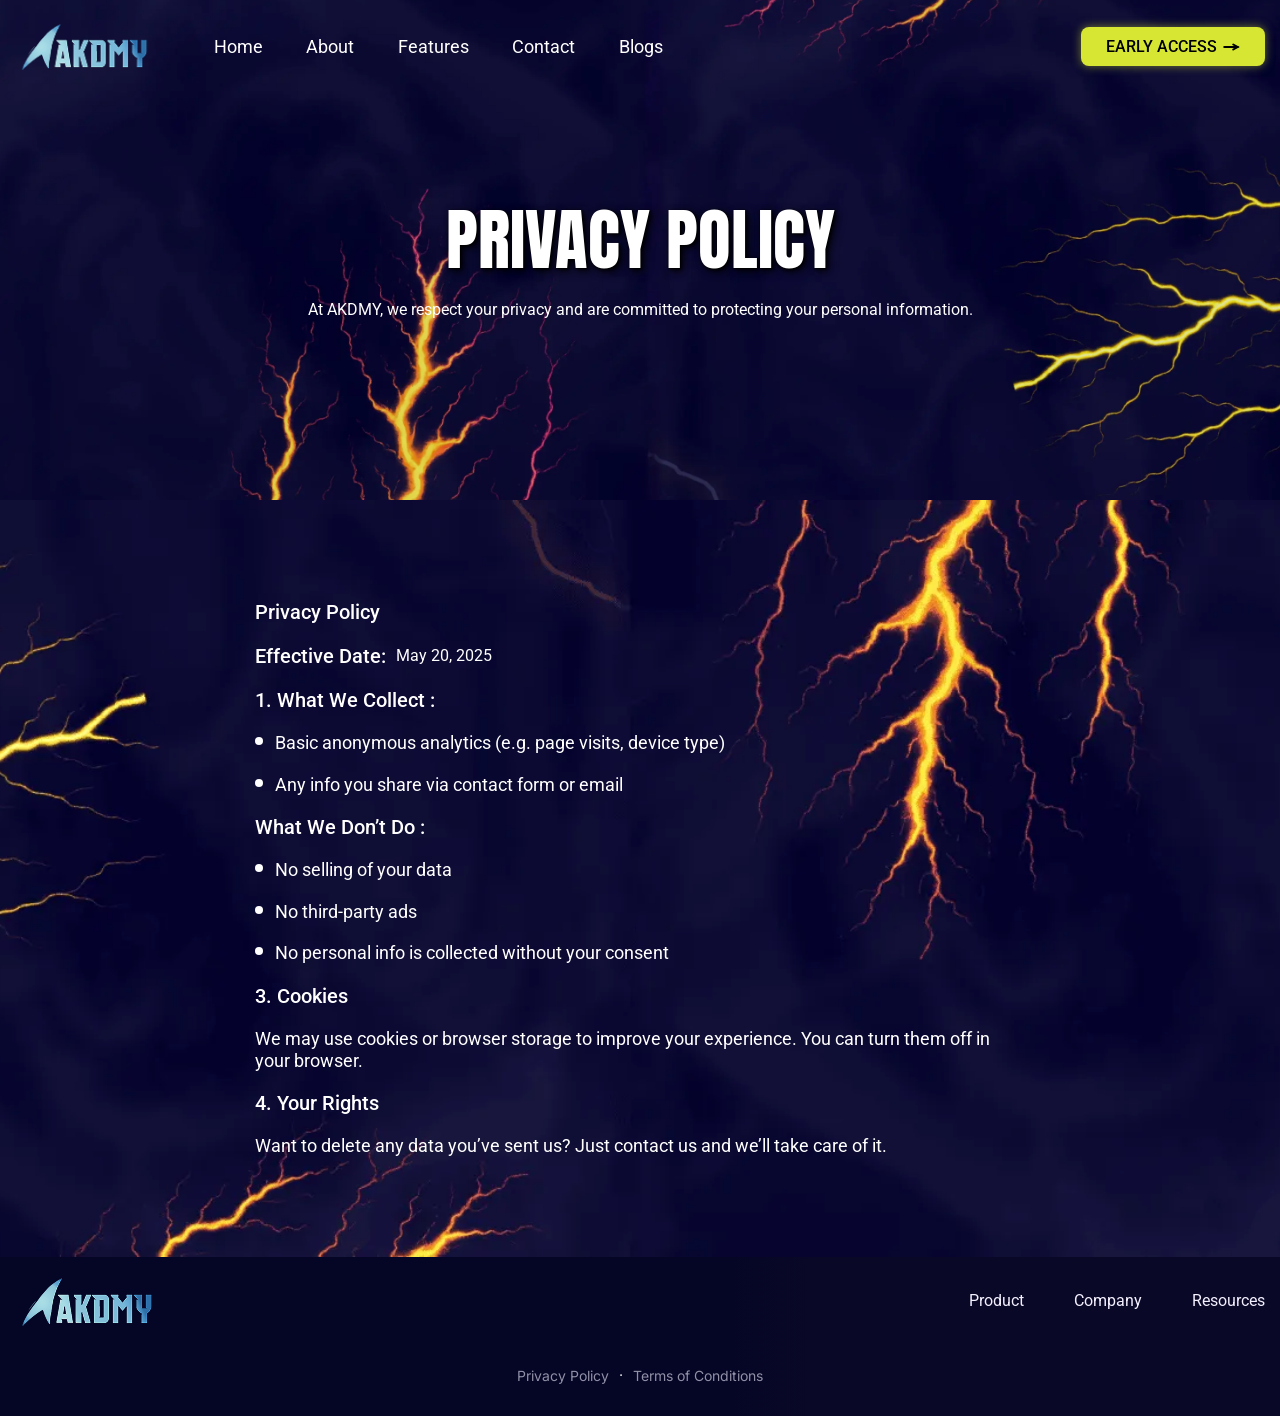
==== privacy.html @ ad900254 "some changes" ====
<!DOCTYPE html>
<html lang="en">

<head>
	<meta charset="UTF-8">
	<meta name="viewport" content="width=device-width, initial-scale=1.0">
	<meta name="description" content="Project">
	<link rel="stylesheet" href="css/style.css">
	<link rel="shortcut icon" href="img/favicon.ico" type="image/x-icon">
	<title>AKDMY</title>
</head>

<body>
	<div class="wrapper">
		<header class="header">
			<div class="header__container">
				<a href="home.html">
					<img class="header__logo" src="img/logo.png" alt="logo">

				</a>
				<div class="header__menu menu">
					<nav class="menu__body">
						<ul class="menu__list">
							<li class="menu__item"><a class="menu__link" href="home.html">Home</a>
							</li>
							<li class="menu__item"><a class="menu__link" href="home.html#about">About</a>
							</li>
							<li class="menu__item"><a class="menu__link" href="home.html#features">Features</a>
							</li>
							<li class="menu__item"><a class="menu__link" href="#">Contact</a>
							</li>
							<li class="menu__item"><a class="menu__link" href="#">Blogs</a>
							</li>
						</ul>
					</nav>
				</div>

				<a href="#" class="header__button button" data-da=".menu__body,2,480">EARLY ACCESS <img src="img/arrow.svg"
						alt="arrow">
				</a>

				<button aria-label="Open/close menu button" class="icon-menu" id="menu02">
					<span></span>
					<span></span>
					<span></span>
				</button>
			</div>
		</header>
		<main class="page">
			<section class="privacy-info">
				<div class="privacy-info__container">
					<img class="privacy-info__background" src="img/features-bg.webp" alt="background">
					<div class="privacy-info__content">
						<h2 class="privacy-info__title">Privacy Policy</h2>
						<div class="privacy-info__text">At AKDMY, we respect your privacy and are committed to protecting your
							personal information.
						</div>
					</div>
				</div>
			</section>
			<div class="privacy-data">
				<div class="privacy-data__container">
					<img class="privacy-data__background" src="img/about-bg.webp" alt="background">

					<div class="privacy-data__content">
						<h3 class="privacy-data__subtitle subtitle">Privacy Policy</h3>
						<div class="privacy-data__date item-date">
							<h3 class="item-date__title subtitle">Effective Date:</h3>
							<span id="effectiveDate">May 20, 2025</span>
						</div>

						<div class="privacy-data__wrapper">
							<div class="privacy-data__item item-privacy">
								<h3 class="item-privacy__title subtitle">1. What We Collect :

								</h3>

								<ul class="item-privacy__list">
									<li>Basic anonymous analytics (e.g. page visits, device type)
									</li>
									<li>Any info you share via contact form or email
									</li>

								</ul>
							</div>
							<div class="privacy-data__item item-privacy">
								<h3 class="item-privacy__title subtitle">What We Don’t Do :
								</h3>

								<ul class="item-privacy__list">
									<li>No selling of your data

									</li>
									<li>No third-party ads

									</li>
									<li>No personal info is collected without your consent
									</li>
								</ul>
							</div>
							<div class="privacy-data__item item-privacy">
								<h3 class="item-privacy__title subtitle">3. Cookies
								</h3>
								<div class="item-privacy__text">
									<p>We may use cookies or browser storage to improve your experience. You can turn them off
										in your browser.
									</p>
								</div>
							</div>
							<div class="privacy-data__item item-privacy">
								<h3 class="item-privacy__title subtitle">4. Your Rights</h3>
								<div class="item-privacy__text">
									<p>Want to delete any data you’ve sent us? Just contact us and we’ll take care of it.
									</p>
								</div>
							</div>
						</div>
					</div>
				</div>
			</div>

		</main>
		<footer class="footer">
			<div class="footer__container">
				<div class="footer__top">
					<a href="#" class="footer__logo"><img src="img/logo.png" alt="logo"></a>

					<nav class="footer__nav">
						<ul class="footer__list">
							<li class="footer__item"><a href="#" class="footer__link">Product</a></li>
							<li class="footer__item"><a href="#" class="footer__link">Company</a></li>
							<li class="footer__item"><a href="#" class="footer__link">Resources</a></li>

						</ul>
					</nav>
				</div>
				<div class="footer__bottom">
					<div class="footer__privacy privacy">
						<a href="privacy.html" class="privacy__link">Privacy Policy</a>·
						<a href="terms-of-conditions.html" class="privacy__link">Terms of Conditions</a>

					</div>
				</div>
			</div>
		</footer>
		<script src="js/script.js"></script>
	</div>
</body>

</html>
---- css/style.css ----
@import url("https://fonts.googleapis.com/css?family=Roboto:regular,500,600,700&display=swap");
@import url("https://fonts.googleapis.com/css?family=Inter:regular,700&display=swap");
@import url("https://fonts.googleapis.com/css?family=Anton:regular&display=swap");
@font-face {
  font-family: "icons";
  src: url("../fonts/icons.woff2") format("woff2"), url("../fonts/icons.woff") format("woff");
  font-weight: normal;
  font-style: normal;
  font-display: swap;
}
[class*=_icon-]::before {
  display: inline-block;
  font-family: "icons";
  font-style: normal;
  font-weight: normal;
  font-variant: normal;
  line-height: 1;
  /* Better Font Rendering =========== */
  -webkit-font-smoothing: antialiased;
  -moz-osx-font-smoothing: grayscale;
}

._icon-facebook:before {
  content: "\ea90";
}

._icon-instagram:before {
  content: "\ea92";
}

._icon-twitter:before {
  content: "\ea96";
}

._icon-linkedin:before {
  content: "\eaca";
}

*,
*::before,
*::after {
  padding: 0;
  margin: 0;
  border: 0;
  -webkit-box-sizing: border-box;
          box-sizing: border-box;
}

*::before,
*::after {
  display: inline-block;
}

a {
  text-decoration: none;
  color: inherit;
  display: inline-block;
}

li {
  list-style: none;
}

img {
  vertical-align: top;
}

h1,
h2,
h3,
h4,
h5,
h6 {
  font-weight: inherit;
  font-size: inherit;
}

html,
body {
  line-height: 1;
  height: 100%;
}

/* FORM */
input,
button,
textarea {
  font-family: inherit;
  font-size: inherit;
  line-height: inherit;
  color: inherit;
  background-color: transparent;
}

input,
textarea {
  width: 100%;
}

button,
select,
option {
  cursor: pointer;
}

input[type=text],
input[type=email],
input[type=tel],
textarea {
  -webkit-appearance: none;
     -moz-appearance: none;
          appearance: none;
}

html {
  scroll-behavior: smooth;
}

body {
  color: #fff;
  background: -webkit-gradient(linear, left top, right top, color-stop(56.95%, #050525), color-stop(63.23%, #090827));
  background: linear-gradient(90deg, #050525 56.95%, #090827 63.23%);
  font-family: "Roboto";
  line-height: 1.2;
}
body.menu-open {
  overflow: hidden;
  -ms-touch-action: none;
      touch-action: none;
  -ms-scroll-chaining: none;
      overscroll-behavior: none;
}

.wrapper {
  overflow: clip;
  display: -webkit-box;
  display: -ms-flexbox;
  display: flex;
  -webkit-box-orient: vertical;
  -webkit-box-direction: normal;
      -ms-flex-direction: column;
          flex-direction: column;
  min-height: 100%;
  margin: 0;
}
.wrapper main {
  -webkit-box-flex: 1;
      -ms-flex-positive: 1;
          flex-grow: 1;
}

[class*=__container] {
  margin: 0 auto;
  padding: 0 0.9375rem;
  max-width: 89.375rem;
}

.header {
  position: fixed;
  top: 0;
  left: 0;
  width: 100%;
  z-index: 55;
  -webkit-transition: all 0.3s ease;
  transition: all 0.3s ease;
}
@media (min-width: 89.375em) {
  .header {
    padding-top: 1.5625rem;
  }
}
@media (min-width: 20em) and (max-width: 89.375em) {
  @supports (padding-top: clamp( 0.625rem , 0.3547297297rem  +  1.3513513514vw , 1.5625rem )) {
    .header {
      padding-top: clamp( 0.625rem , 0.3547297297rem  +  1.3513513514vw , 1.5625rem );
    }
  }
  @supports not (padding-top: clamp( 0.625rem , 0.3547297297rem  +  1.3513513514vw , 1.5625rem )) {
    .header {
      padding-top: calc(0.625rem + 0.9375 * (100vw - 20rem) / 69.375);
    }
  }
}
@media (max-width: 20em) {
  .header {
    padding-top: 0.625rem;
  }
}
@media (min-width: 89.375em) {
  .header {
    padding-bottom: 1.5625rem;
  }
}
@media (min-width: 20em) and (max-width: 89.375em) {
  @supports (padding-bottom: clamp( 0.625rem , 0.3547297297rem  +  1.3513513514vw , 1.5625rem )) {
    .header {
      padding-bottom: clamp( 0.625rem , 0.3547297297rem  +  1.3513513514vw , 1.5625rem );
    }
  }
  @supports not (padding-bottom: clamp( 0.625rem , 0.3547297297rem  +  1.3513513514vw , 1.5625rem )) {
    .header {
      padding-bottom: calc(0.625rem + 0.9375 * (100vw - 20rem) / 69.375);
    }
  }
}
@media (max-width: 20em) {
  .header {
    padding-bottom: 0.625rem;
  }
}
.header.scrolled {
  background-color: rgba(31, 34, 52, 0.703);
  padding-top: 0.625rem;
  padding-bottom: 0.625rem;
}
.header__container {
  display: -webkit-box;
  display: -ms-flexbox;
  display: flex;
  -webkit-box-align: center;
      -ms-flex-align: center;
          align-items: center;
  -webkit-box-pack: justify;
      -ms-flex-pack: justify;
          justify-content: space-between;
}
@media (min-width: 89.375em) {
  .header__container {
    gap: 4.375rem;
  }
}
@media (min-width: 20em) and (max-width: 89.375em) {
  @supports (gap: clamp( 0.9375rem , -0.053490991rem  +  4.954954955vw , 4.375rem )) {
    .header__container {
      gap: clamp( 0.9375rem , -0.053490991rem  +  4.954954955vw , 4.375rem );
    }
  }
  @supports not (gap: clamp( 0.9375rem , -0.053490991rem  +  4.954954955vw , 4.375rem )) {
    .header__container {
      gap: calc(0.9375rem + 3.4375 * (100vw - 20rem) / 69.375);
    }
  }
}
@media (max-width: 20em) {
  .header__container {
    gap: 0.9375rem;
  }
}
.header__logo {
  z-index: 20;
}
@media (min-width: 89.375em) {
  .header__logo {
    width: 8.875rem;
  }
}
@media (min-width: 20em) and (max-width: 89.375em) {
  @supports (width: clamp( 6.25rem , 5.4932432432rem  +  3.7837837838vw , 8.875rem )) {
    .header__logo {
      width: clamp( 6.25rem , 5.4932432432rem  +  3.7837837838vw , 8.875rem );
    }
  }
  @supports not (width: clamp( 6.25rem , 5.4932432432rem  +  3.7837837838vw , 8.875rem )) {
    .header__logo {
      width: calc(6.25rem + 2.625 * (100vw - 20rem) / 69.375);
    }
  }
}
@media (max-width: 20em) {
  .header__logo {
    width: 6.25rem;
  }
}
.header__button {
  text-align: center;
  display: -webkit-box;
  display: -ms-flexbox;
  display: flex;
  -webkit-box-align: center;
      -ms-flex-align: center;
          align-items: center;
  -webkit-box-pack: center;
      -ms-flex-pack: center;
          justify-content: center;
  gap: 0.3125rem;
  padding: 0.625rem 1.5625rem;
}
@media (max-width: 43.75em) {
  .header__button {
    padding: 0.3125rem 0.5rem;
    font-size: 0.875rem;
  }
}
.header__menu {
  -webkit-box-flex: 1;
      -ms-flex: 1;
          flex: 1;
}

@media (max-width: 50em) {
  .menu__body {
    position: fixed;
    width: 100%;
    height: 100%;
    left: -100%;
    top: 0;
    overflow-y: auto;
    padding: 7.5rem 0.9375rem 0.9375rem 0.9375rem;
    background: -webkit-gradient(linear, left top, right top, color-stop(56.95%, #050525), color-stop(63.23%, #090827));
    background: linear-gradient(90deg, #050525 56.95%, #090827 63.23%);
    -webkit-transition: left 0.3s;
    transition: left 0.3s;
    z-index: 5;
  }
  .menu__body::before {
    content: "";
    position: fixed;
    width: 100%;
    top: 0;
    left: -100%;
    z-index: 6;
    -webkit-transition: left 0.3s;
    transition: left 0.3s;
    background: #20203a;
  }
}
@media (max-width: 50em) and (min-width: 47.99875em) {
  .menu__body::before {
    height: 4.75rem;
  }
}
@media (max-width: 50em) and (min-width: 20em) and (max-width: 47.99875em) {
  @supports (height: clamp( 3.4375rem , 2.4999581455rem  +  4.6877092727vw , 4.75rem )) {
    .menu__body::before {
      height: clamp( 3.4375rem , 2.4999581455rem  +  4.6877092727vw , 4.75rem );
    }
  }
  @supports not (height: clamp( 3.4375rem , 2.4999581455rem  +  4.6877092727vw , 4.75rem )) {
    .menu__body::before {
      height: calc(3.4375rem + 1.3125 * (100vw - 20rem) / 27.99875);
    }
  }
}
@media (max-width: 50em) and (max-width: 20em) {
  .menu__body::before {
    height: 3.4375rem;
  }
}
@media (max-width: 50em) {
  .menu-open .menu__body {
    left: 0;
  }
  .menu-open .menu__body::before {
    left: 0;
  }
}
.menu__list {
  display: -webkit-box;
  display: -ms-flexbox;
  display: flex;
  -ms-flex-wrap: wrap;
      flex-wrap: wrap;
  row-gap: 0.3125rem;
}
@media (min-width: 89.375em) {
  .menu__list {
    -webkit-column-gap: 3rem;
       -moz-column-gap: 3rem;
            column-gap: 3rem;
  }
}
@media (min-width: 20em) and (max-width: 89.375em) {
  @supports ((-moz-column-gap: clamp( 0.9375rem , 0.3429054054rem  +  2.972972973vw , 3rem )) or (column-gap: clamp( 0.9375rem , 0.3429054054rem  +  2.972972973vw , 3rem ))) {
    .menu__list {
      -webkit-column-gap: clamp( 0.9375rem , 0.3429054054rem  +  2.972972973vw , 3rem );
         -moz-column-gap: clamp( 0.9375rem , 0.3429054054rem  +  2.972972973vw , 3rem );
              column-gap: clamp( 0.9375rem , 0.3429054054rem  +  2.972972973vw , 3rem );
    }
  }
  @supports not ((-moz-column-gap: clamp( 0.9375rem , 0.3429054054rem  +  2.972972973vw , 3rem )) or (column-gap: clamp( 0.9375rem , 0.3429054054rem  +  2.972972973vw , 3rem ))) {
    .menu__list {
      -webkit-column-gap: calc(0.9375rem + 2.0625 * (100vw - 20rem) / 69.375);
         -moz-column-gap: calc(0.9375rem + 2.0625 * (100vw - 20rem) / 69.375);
              column-gap: calc(0.9375rem + 2.0625 * (100vw - 20rem) / 69.375);
    }
  }
}
@media (max-width: 20em) {
  .menu__list {
    -webkit-column-gap: 0.9375rem;
       -moz-column-gap: 0.9375rem;
            column-gap: 0.9375rem;
  }
}
.menu__list:not(:last-child) {
  margin-bottom: 1.875rem;
}
@media (max-width: 50em) {
  .menu__list {
    -webkit-box-orient: vertical;
    -webkit-box-direction: normal;
        -ms-flex-direction: column;
            flex-direction: column;
    -webkit-box-align: center;
        -ms-flex-align: center;
            align-items: center;
    -webkit-box-pack: center;
        -ms-flex-pack: center;
            justify-content: center;
    text-align: right;
    row-gap: 1.75rem;
  }
}
@media (any-hover: hover) {
  .menu__item:hover .menu__link {
    color: #0bafc8;
  }
  .menu__item:hover .menu__link::before {
    -webkit-transform: scaleX(1);
        -ms-transform: scaleX(1);
            transform: scaleX(1);
    -webkit-transform-origin: bottom left;
        -ms-transform-origin: bottom left;
            transform-origin: bottom left;
  }
}
.menu__link {
  position: relative;
  font-size: 1.125rem;
  line-height: 1.5rem;
  color: #fff;
  -webkit-transition: color 0.3s;
  transition: color 0.3s;
}
.menu__link::before {
  content: "";
  position: absolute;
  left: 0;
  bottom: -0.3125rem;
  width: 100%;
  height: 0.1875rem;
  background: -webkit-gradient(linear, left top, right top, from(transparent), color-stop(#0bafc8), to(transparent));
  background: linear-gradient(90deg, transparent, #0bafc8, transparent);
  -webkit-transform: scaleX(0);
      -ms-transform: scaleX(0);
          transform: scaleX(0);
  -webkit-transform-origin: bottom right;
      -ms-transform-origin: bottom right;
          transform-origin: bottom right;
  -webkit-transition: -webkit-transform 0.3s ease-out;
  transition: -webkit-transform 0.3s ease-out;
  transition: transform 0.3s ease-out;
  transition: transform 0.3s ease-out, -webkit-transform 0.3s ease-out;
}
@media (max-width: 50em) {
  .menu__link {
    font-size: 1.75rem;
  }
}

.icon-menu {
  -ms-flex-negative: 0;
      flex-shrink: 0;
  z-index: 20;
  display: none;
}
@media (max-width: 50em) {
  .icon-menu {
    position: relative;
    width: 1.875rem;
    height: 1.5rem;
    background: none;
    border: none;
    -webkit-appearance: none;
       -moz-appearance: none;
            appearance: none;
    display: inline-block;
    -webkit-transition: all 0.4s;
    transition: all 0.4s;
    -webkit-box-sizing: border-box;
            box-sizing: border-box;
  }
  .icon-menu span {
    position: absolute;
    left: 0;
    width: 100%;
    height: 0.25rem;
    background-color: #0bafc8;
    border-radius: 4px;
    display: inline-block;
    -webkit-transition: all 0.4s;
    transition: all 0.4s;
  }
}

.icon-menu span:nth-of-type(1) {
  top: 0;
}

.icon-menu span:nth-of-type(2) {
  top: 10px;
}

.icon-menu span:nth-of-type(3) {
  bottom: 0;
}

@media (max-width: 50em) {
  #menu02.active span:nth-of-type(1) {
    -webkit-transform: translateY(10px) rotate(-315deg);
        -ms-transform: translateY(10px) rotate(-315deg);
            transform: translateY(10px) rotate(-315deg);
  }
  #menu02.active span:nth-of-type(2) {
    opacity: 0;
  }
  #menu02.active span:nth-of-type(3) {
    -webkit-transform: translateY(-10px) rotate(315deg);
        -ms-transform: translateY(-10px) rotate(315deg);
            transform: translateY(-10px) rotate(315deg);
  }
}
.button {
  background-color: #d7e633;
  border-radius: 0.5rem;
  color: #000;
  font-weight: 500;
  padding: 0.625rem 1.5625rem;
  -ms-flex-negative: 0;
      flex-shrink: 0;
  -webkit-box-shadow: 0 0 10px rgba(215, 230, 51, 0.5);
          box-shadow: 0 0 10px rgba(215, 230, 51, 0.5);
  -webkit-transition: -webkit-box-shadow 0.3s;
  transition: -webkit-box-shadow 0.3s;
  transition: box-shadow 0.3s;
  transition: box-shadow 0.3s, -webkit-box-shadow 0.3s;
}
@media (any-hover: hover) {
  .button:hover {
    -webkit-box-shadow: 0 0 10px rgba(215, 230, 51, 0.8), 0 0 30px rgba(215, 230, 51, 0.6), 0 0 50px rgba(215, 230, 51, 0.4);
            box-shadow: 0 0 10px rgba(215, 230, 51, 0.8), 0 0 30px rgba(215, 230, 51, 0.6), 0 0 50px rgba(215, 230, 51, 0.4);
  }
}

.hero__title,
.hero__text {
  opacity: 0;
  -webkit-transform: translateY(-20px);
      -ms-transform: translateY(-20px);
          transform: translateY(-20px);
  -webkit-transition: opacity 1s ease, -webkit-transform 1s ease;
  transition: opacity 1s ease, -webkit-transform 1s ease;
  transition: opacity 1s ease, transform 1s ease;
  transition: opacity 1s ease, transform 1s ease, -webkit-transform 1s ease;
  will-change: opacity, transform;
}
.hero__title.visible,
.hero__text.visible {
  opacity: 1;
  -webkit-transform: translateY(0);
      -ms-transform: translateY(0);
          transform: translateY(0);
}

.hero__title {
  -webkit-transition-delay: 0s;
          transition-delay: 0s;
}

.hero__text {
  -webkit-transition-delay: 0.4s;
          transition-delay: 0.4s;
}

.hero {
  position: relative;
  height: 90svh;
  min-height: 600px;
  width: 100%;
  overflow: hidden;
}
@media (max-width: 47.99875em) {
  .hero {
    display: -webkit-box;
    display: -ms-flexbox;
    display: flex;
    -webkit-box-orient: vertical;
    -webkit-box-direction: normal;
        -ms-flex-direction: column;
            flex-direction: column;
    -webkit-box-pack: end;
        -ms-flex-pack: end;
            justify-content: flex-end;
  }
}
.hero__background {
  position: absolute;
  top: 0;
  left: 0;
  width: 100%;
  height: 100%;
  -o-object-fit: cover;
     object-fit: cover;
  -o-object-position: 100% 10%;
     object-position: 100% 10%;
  z-index: -1;
}
@media (max-width: 69.6875em) {
  .hero__background {
    -o-object-position: 50% 0;
       object-position: 50% 0;
  }
}
@media (max-width: 56.25em) {
  .hero__background {
    -o-object-position: 60% 0;
       object-position: 60% 0;
  }
}
@media (max-width: 47.99875em) {
  .hero__background {
    -o-object-position: 88% 0;
       object-position: 88% 0;
  }
}
@media (max-width: 39.375em) {
  .hero__background {
    -o-object-position: 83% 0;
       object-position: 83% 0;
  }
}
@media (max-width: 33.125em) {
  .hero__background {
    -o-object-position: 80% 0;
       object-position: 80% 0;
  }
}
@media (max-width: 22.5em) {
  .hero__background {
    -o-object-position: 79% 0;
       object-position: 79% 0;
  }
}
.hero__content {
  padding-top: 15.625rem;
  padding-bottom: 2.5rem;
  z-index: 5;
  max-width: 34.375rem;
}
@media (min-width: 89.375em) {
  .hero__content {
    padding-left: 3.5rem;
  }
}
@media (min-width: 20em) and (max-width: 89.375em) {
  @supports (padding-left: clamp( 0.0000000625rem , -1.0090089285rem  +  5.045044955vw , 3.5rem )) {
    .hero__content {
      padding-left: clamp( 0.0000000625rem , -1.0090089285rem  +  5.045044955vw , 3.5rem );
    }
  }
  @supports not (padding-left: clamp( 0.0000000625rem , -1.0090089285rem  +  5.045044955vw , 3.5rem )) {
    .hero__content {
      padding-left: calc(0.0000000625rem + 3.4999999375 * (100vw - 20rem) / 69.375);
    }
  }
}
@media (max-width: 20em) {
  .hero__content {
    padding-left: 0.0000000625rem;
  }
}
@media (max-width: 47.99875em) {
  .hero__content {
    max-width: 100%;
    display: -webkit-box;
    display: -ms-flexbox;
    display: flex;
    -webkit-box-orient: vertical;
    -webkit-box-direction: normal;
        -ms-flex-direction: column;
            flex-direction: column;
    -webkit-box-align: center;
        -ms-flex-align: center;
            align-items: center;
    -webkit-box-pack: center;
        -ms-flex-pack: center;
            justify-content: center;
    text-align: center;
  }
}
.hero__title {
  line-height: 1.2;
  text-transform: uppercase;
  font-family: "Anton";
  text-shadow: 1px 1px 2px rgb(0, 0, 0), 2px 2px 6px rgba(0, 0, 0, 0.8), 3px 3px 10px rgba(0, 0, 0, 0.6);
}
@media (min-width: 89.375em) {
  .hero__title {
    font-size: 4.375rem;
  }
}
@media (min-width: 20em) and (max-width: 89.375em) {
  @supports (font-size: clamp( 3rem , 2.6036036036rem  +  1.981981982vw , 4.375rem )) {
    .hero__title {
      font-size: clamp( 3rem , 2.6036036036rem  +  1.981981982vw , 4.375rem );
    }
  }
  @supports not (font-size: clamp( 3rem , 2.6036036036rem  +  1.981981982vw , 4.375rem )) {
    .hero__title {
      font-size: calc(3rem + 1.375 * (100vw - 20rem) / 69.375);
    }
  }
}
@media (max-width: 20em) {
  .hero__title {
    font-size: 3rem;
  }
}
.hero__title span {
  background: -webkit-gradient(linear, right top, left top, from(#bef4f9), color-stop(6%, #9bdbf0), color-stop(76.5%, #68b6e4), color-stop(97.5%, #327bb5));
  background: linear-gradient(270deg, #bef4f9 0%, #9bdbf0 6%, #68b6e4 76.5%, #327bb5 97.5%);
  background-clip: text;
  -webkit-background-clip: text;
  -webkit-text-fill-color: transparent;
  text-shadow: none;
}
@media (min-width: 89.375em) {
  .hero__title:not(:last-child) {
    margin-bottom: 1.875rem;
  }
}
@media (min-width: 20em) and (max-width: 89.375em) {
  @supports (margin-bottom: clamp( 0.9375rem , 0.6672297297rem  +  1.3513513514vw , 1.875rem )) {
    .hero__title:not(:last-child) {
      margin-bottom: clamp( 0.9375rem , 0.6672297297rem  +  1.3513513514vw , 1.875rem );
    }
  }
  @supports not (margin-bottom: clamp( 0.9375rem , 0.6672297297rem  +  1.3513513514vw , 1.875rem )) {
    .hero__title:not(:last-child) {
      margin-bottom: calc(0.9375rem + 0.9375 * (100vw - 20rem) / 69.375);
    }
  }
}
@media (max-width: 20em) {
  .hero__title:not(:last-child) {
    margin-bottom: 0.9375rem;
  }
}
.hero__text {
  max-width: 25rem;
  color: rgba(255, 255, 255, 0.85);
  font-family: "Inter";
  line-height: 22px;
  text-shadow: 1px 1px 2px rgb(0, 0, 0), 2px 2px 6px rgba(0, 0, 0, 0.8), 3px 3px 10px rgba(0, 0, 0, 0.6);
}
@media (min-width: 89.375em) {
  .hero__text:not(:last-child) {
    margin-bottom: 2.5rem;
  }
}
@media (min-width: 20em) and (max-width: 89.375em) {
  @supports (margin-bottom: clamp( 1.25rem , 0.8896396396rem  +  1.8018018018vw , 2.5rem )) {
    .hero__text:not(:last-child) {
      margin-bottom: clamp( 1.25rem , 0.8896396396rem  +  1.8018018018vw , 2.5rem );
    }
  }
  @supports not (margin-bottom: clamp( 1.25rem , 0.8896396396rem  +  1.8018018018vw , 2.5rem )) {
    .hero__text:not(:last-child) {
      margin-bottom: calc(1.25rem + 1.25 * (100vw - 20rem) / 69.375);
    }
  }
}
@media (max-width: 20em) {
  .hero__text:not(:last-child) {
    margin-bottom: 1.25rem;
  }
}
.hero__button {
  width: -webkit-fit-content;
  width: -moz-fit-content;
  width: fit-content;
  font-size: 24px;
}
@media (max-width: 30em) {
  .hero__button {
    width: 100%;
  }
}

.about {
  padding-top: 8.9375rem;
  padding-bottom: 5.625rem;
  background-image: url(../img/about-bg.webp);
  background-size: cover;
  background-repeat: no-repeat;
}
@media (max-width: 47.99875em) {
  .about {
    padding-top: 5rem;
  }
}
.about__container {
  max-width: 81.25rem;
}
.about__counter {
  display: grid;
  grid-template-columns: repeat(3, 1fr);
  gap: 1.25rem;
}
@media (max-width: 50em) {
  .about__counter {
    grid-template-columns: 1fr;
  }
}
.about__counter:not(:last-child) {
  margin-bottom: 1.875rem;
}
.about__text {
  text-align: center;
  font-style: italic;
  color: rgba(255, 255, 255, 0.85);
  text-align: center;
  font-style: italic;
  font-weight: 500;
  line-height: 31px;
}
@media (min-width: 89.375em) {
  .about__text {
    font-size: 2rem;
  }
}
@media (min-width: 20em) and (max-width: 89.375em) {
  @supports (font-size: clamp( 1.5625rem , 1.4363738739rem  +  0.6306306306vw , 2rem )) {
    .about__text {
      font-size: clamp( 1.5625rem , 1.4363738739rem  +  0.6306306306vw , 2rem );
    }
  }
  @supports not (font-size: clamp( 1.5625rem , 1.4363738739rem  +  0.6306306306vw , 2rem )) {
    .about__text {
      font-size: calc(1.5625rem + 0.4375 * (100vw - 20rem) / 69.375);
    }
  }
}
@media (max-width: 20em) {
  .about__text {
    font-size: 1.5625rem;
  }
}
.about__text:not(:last-child) {
  margin-bottom: 1.875rem;
}
.about__button {
  font-size: 24px;
  display: grid;
  justify-self: center;
  text-align: center;
  width: -webkit-fit-content;
  width: -moz-fit-content;
  width: fit-content;
}
@media (max-width: 30em) {
  .about__button {
    width: 100%;
  }
}

.item-counter {
  position: relative;
  padding: 2.3125rem 0.625rem;
  background-color: #090827;
  border-radius: 1.25rem;
  text-align: center;
  z-index: 0;
}
.item-counter::before {
  content: "";
  position: absolute;
  inset: 0;
  z-index: -1;
  padding: 0.25rem;
  border-radius: 1.25rem;
  pointer-events: none;
}
@supports (-webkit-mask-image: linear-gradient(white, white)) {
  .item-counter::before {
    padding: 0.25rem;
    background: -webkit-gradient(linear, left top, left bottom, from(rgb(255, 225, 0)), to(rgb(253, 100, 100)));
    background: linear-gradient(to bottom, rgb(255, 225, 0), rgb(253, 100, 100));
    -webkit-mask-image: -webkit-gradient(linear, left top, left bottom, from(#fff), to(#fff)), -webkit-gradient(linear, left top, left bottom, from(#fff), to(#fff));
    -webkit-mask-image: linear-gradient(to bottom, #fff 0%, #fff 100%), linear-gradient(to bottom, #fff 0%, #fff 100%);
    -webkit-mask-clip: content-box, border-box;
    -webkit-mask-composite: xor;
    mask-composite: exclude;
  }
}
@supports not (-webkit-mask-image: linear-gradient(white, white)) {
  .item-counter::before {
    border: 4px solid rgb(255, 225, 0);
  }
}
.item-counter__number {
  background: linear-gradient(86deg, #bef4f9 3.13%, #9bdbf0 10.01%, #9bdbf0 104.02%);
  background-clip: text;
  -webkit-background-clip: text;
  -webkit-text-fill-color: transparent;
  text-align: center;
  font-weight: 500;
  line-height: 1;
}
@media (min-width: 89.375em) {
  .item-counter__number {
    font-size: 8rem;
  }
}
@media (min-width: 20em) and (max-width: 89.375em) {
  @supports (font-size: clamp( 4.375rem , 3.329954955rem  +  5.2252252252vw , 8rem )) {
    .item-counter__number {
      font-size: clamp( 4.375rem , 3.329954955rem  +  5.2252252252vw , 8rem );
    }
  }
  @supports not (font-size: clamp( 4.375rem , 3.329954955rem  +  5.2252252252vw , 8rem )) {
    .item-counter__number {
      font-size: calc(4.375rem + 3.625 * (100vw - 20rem) / 69.375);
    }
  }
}
@media (max-width: 20em) {
  .item-counter__number {
    font-size: 4.375rem;
  }
}
.item-counter__number:not(:last-child) {
  margin-bottom: 1.25rem;
}
.item-counter__title {
  color: #fff;
  font-weight: 700;
  line-height: 43px;
}
@media (min-width: 89.375em) {
  .item-counter__title {
    font-size: 2rem;
  }
}
@media (min-width: 20em) and (max-width: 89.375em) {
  @supports (font-size: clamp( 1.5625rem , 1.4363738739rem  +  0.6306306306vw , 2rem )) {
    .item-counter__title {
      font-size: clamp( 1.5625rem , 1.4363738739rem  +  0.6306306306vw , 2rem );
    }
  }
  @supports not (font-size: clamp( 1.5625rem , 1.4363738739rem  +  0.6306306306vw , 2rem )) {
    .item-counter__title {
      font-size: calc(1.5625rem + 0.4375 * (100vw - 20rem) / 69.375);
    }
  }
}
@media (max-width: 20em) {
  .item-counter__title {
    font-size: 1.5625rem;
  }
}
.item-counter__title:not(:last-child) {
  margin-bottom: 0.625rem;
}
.item-counter span {
  color: rgba(255, 255, 255, 0.8);
  text-align: center;
  font-size: 16px;
  line-height: 24px;
}

.item-counter:nth-child(2) {
  background: -webkit-gradient(linear, left top, left bottom, from(rgb(255, 225, 0)), to(rgb(253, 100, 100)));
  background: linear-gradient(to bottom, rgb(255, 225, 0), rgb(253, 100, 100));
}
.item-counter:nth-child(2) .item-counter__number {
  background: var(--boxxx, linear-gradient(180deg, #171632 25.48%, #0e0d24 62.74%, #09081c 81.37%, #050415 100%));
  background-clip: text;
  -webkit-background-clip: text;
  -webkit-text-fill-color: transparent;
}
.item-counter:nth-child(2) .item-counter__title {
  color: #0a0a0a;
}
.item-counter:nth-child(2) span {
  color: rgba(0, 0, 0, 0.8);
}

.features {
  padding-top: 3.125rem;
  padding-bottom: 5.625rem;
  background-image: url(../img/features-bg.webp);
  background-size: cover;
  background-repeat: no-repeat;
}
.features__container {
  max-width: 89.375rem;
}
.features__title {
  max-width: 31.5625rem;
  text-align: left;
  line-height: 1.2;
  color: #fff;
  line-height: 1.2;
  text-transform: uppercase;
  font-family: "Anton";
}
@media (min-width: 89.375em) {
  .features__title {
    font-size: 3.75rem;
  }
}
@media (min-width: 20em) and (max-width: 89.375em) {
  @supports (font-size: clamp( 2.8125rem , 2.5422297297rem  +  1.3513513514vw , 3.75rem )) {
    .features__title {
      font-size: clamp( 2.8125rem , 2.5422297297rem  +  1.3513513514vw , 3.75rem );
    }
  }
  @supports not (font-size: clamp( 2.8125rem , 2.5422297297rem  +  1.3513513514vw , 3.75rem )) {
    .features__title {
      font-size: calc(2.8125rem + 0.9375 * (100vw - 20rem) / 69.375);
    }
  }
}
@media (max-width: 20em) {
  .features__title {
    font-size: 2.8125rem;
  }
}
.features__title:not(:last-child) {
  margin-bottom: 1.875rem;
}
.features__wrapper {
  overflow: hidden;
  border-radius: 20px;
  border: 6px solid #bef4f9;
  display: grid;
  grid-template-columns: repeat(3, 1fr);
}
@media (max-width: 50em) {
  .features__wrapper {
    grid-template-columns: 1fr;
  }
}
.text--blue {
  background: -webkit-gradient(linear, right top, left top, from(#bef4f9), color-stop(6%, #9bdbf0), color-stop(76.5%, #68b6e4), color-stop(97.5%, #327bb5));
  background: linear-gradient(270deg, #bef4f9 0%, #9bdbf0 6%, #68b6e4 76.5%, #327bb5 97.5%);
  background-clip: text;
  -webkit-background-clip: text;
  -webkit-text-fill-color: transparent;
}

.text--yellow {
  color: #d9eb27;
}

.item-feature {
  background: -webkit-gradient(linear, left top, left bottom, color-stop(25.48%, #171632), color-stop(62.74%, #0e0d24), color-stop(81.37%, #09081c), to(#050415));
  background: linear-gradient(180deg, #171632 25.48%, #0e0d24 62.74%, #09081c 81.37%, #050415 100%);
  display: grid;
  gap: 0.9375rem;
  place-items: center;
  padding: 1.25rem;
}
.item-feature img {
  max-width: 11.25rem;
  max-height: 11.25rem;
  width: 100%;
  height: 100%;
  display: block;
  -o-object-fit: contain;
     object-fit: contain;
}
@media (max-width: 30em) {
  .item-feature img {
    max-width: 6.25rem;
    max-height: 6.25rem;
  }
}
.item-feature__title {
  color: #fff;
  font-weight: 700;
  line-height: 1;
  text-align: center;
}
@media (min-width: 89.375em) {
  .item-feature__title {
    font-size: 2rem;
  }
}
@media (min-width: 20em) and (max-width: 89.375em) {
  @supports (font-size: clamp( 1.5625rem , 1.4363738739rem  +  0.6306306306vw , 2rem )) {
    .item-feature__title {
      font-size: clamp( 1.5625rem , 1.4363738739rem  +  0.6306306306vw , 2rem );
    }
  }
  @supports not (font-size: clamp( 1.5625rem , 1.4363738739rem  +  0.6306306306vw , 2rem )) {
    .item-feature__title {
      font-size: calc(1.5625rem + 0.4375 * (100vw - 20rem) / 69.375);
    }
  }
}
@media (max-width: 20em) {
  .item-feature__title {
    font-size: 1.5625rem;
  }
}
.item-feature__text {
  color: rgba(255, 255, 255, 0.8);
  line-height: 24px;
  text-align: center;
}

.item-feature:nth-child(2) {
  background: linear-gradient(235deg, #bef4f9 2.15%, #9bdbf0 8.24%, #68b6e4 79.85%, #327bb5 101.17%);
}
.item-feature:nth-child(2) .item-feature__title {
  color: #000;
}
.item-feature:nth-child(2) .item-feature__text {
  color: #000;
}

.footer {
  padding-top: 1.25rem;
  padding-bottom: 1.875rem;
}
.footer__top {
  display: -webkit-box;
  display: -ms-flexbox;
  display: flex;
  -webkit-box-align: center;
      -ms-flex-align: center;
          align-items: center;
  -webkit-box-pack: justify;
      -ms-flex-pack: justify;
          justify-content: space-between;
  gap: 0.9375rem;
  padding-bottom: 1.25rem;
}
@media (max-width: 35em) {
  .footer__top {
    -webkit-box-orient: vertical;
    -webkit-box-direction: normal;
        -ms-flex-direction: column;
            flex-direction: column;
    gap: 1.5625rem;
  }
}
.footer__list {
  display: -webkit-box;
  display: -ms-flexbox;
  display: flex;
  -ms-flex-wrap: wrap;
      flex-wrap: wrap;
  -webkit-box-align: center;
      -ms-flex-align: center;
          align-items: center;
  -webkit-box-pack: center;
      -ms-flex-pack: center;
          justify-content: center;
  gap: 3.125rem;
}
@media (max-width: 35em) {
  .footer__list {
    gap: 1.5625rem;
  }
}
@media (any-hover: hover) {
  .footer__item:hover .footer__link {
    color: #327bb5;
  }
}
.footer__link {
  -webkit-transition: color 0.3s;
  transition: color 0.3s;
  color: #f4f0ff;
  line-height: 20px;
}
.footer__bottom {
  text-align: center;
}
.privacy {
  padding-top: 1.25rem;
  display: -webkit-box;
  display: -ms-flexbox;
  display: flex;
  gap: 0.625rem;
  text-align: center;
  -webkit-box-align: center;
      -ms-flex-align: center;
          align-items: center;
  -webkit-box-pack: center;
      -ms-flex-pack: center;
          justify-content: center;
  -ms-flex-wrap: wrap;
      flex-wrap: wrap;
}
.privacy__link {
  color: rgba(239, 237, 253, 0.6);
  font-family: "Inter";
  font-size: 14px;
  line-height: 20px;
  -webkit-transition: color 0.3s;
  transition: color 0.3s;
}
@media (any-hover: hover) {
  .privacy__link:hover {
    color: #ffffff;
  }
}

.counter__item,
.features__title {
  opacity: 0;
  -webkit-transform: translateY(30px);
      -ms-transform: translateY(30px);
          transform: translateY(30px);
  -webkit-transition: opacity 0.8s ease, -webkit-transform 0.8s ease;
  transition: opacity 0.8s ease, -webkit-transform 0.8s ease;
  transition: opacity 0.8s ease, transform 0.8s ease;
  transition: opacity 0.8s ease, transform 0.8s ease, -webkit-transform 0.8s ease;
}
.counter__item.visible,
.features__title.visible {
  opacity: 1;
  -webkit-transform: translateY(0);
      -ms-transform: translateY(0);
          transform: translateY(0);
}

.counter__item:nth-child(1) {
  -webkit-transition-delay: 0s;
          transition-delay: 0s;
}

.counter__item:nth-child(2) {
  -webkit-transition-delay: 0.4s;
          transition-delay: 0.4s;
}

.counter__item:nth-child(3) {
  -webkit-transition-delay: 0.8s;
          transition-delay: 0.8s;
}

.features__item {
  -webkit-transform: translateY(30px);
      -ms-transform: translateY(30px);
          transform: translateY(30px);
  -webkit-transform: scale(0);
      -ms-transform: scale(0);
          transform: scale(0);
  -webkit-transition: -webkit-transform 1s ease;
  transition: -webkit-transform 1s ease;
  transition: transform 1s ease;
  transition: transform 1s ease, -webkit-transform 1s ease;
}
.features__item.visible {
  -webkit-transform: translateY(0);
      -ms-transform: translateY(0);
          transform: translateY(0);
  -webkit-transform: scale(1);
      -ms-transform: scale(1);
          transform: scale(1);
}

.features__item:nth-child(1) {
  -webkit-transition-delay: 0s;
          transition-delay: 0s;
}

.features__item:nth-child(2) {
  -webkit-transition-delay: 0.4s;
          transition-delay: 0.4s;
}

.features__item:nth-child(3) {
  -webkit-transition-delay: 0.8s;
          transition-delay: 0.8s;
}

.privacy-info {
  position: relative;
  min-height: 500px;
  width: 100%;
  overflow: hidden;
}
.privacy-info__container {
  padding-top: 12.5rem;
  display: -webkit-box;
  display: -ms-flexbox;
  display: flex;
  -webkit-box-align: center;
      -ms-flex-align: center;
          align-items: center;
  -webkit-box-pack: center;
      -ms-flex-pack: center;
          justify-content: center;
}
.privacy-info__background {
  position: absolute;
  top: 0;
  left: 0;
  width: 100%;
  height: 100%;
  -o-object-fit: cover;
     object-fit: cover;
  z-index: -1;
}
.privacy-info__content {
  display: grid;
  place-items: center;
  gap: 1.25rem;
  text-align: center;
}
.privacy-info__title {
  line-height: 1.2;
  text-transform: uppercase;
  font-family: "Anton";
  text-shadow: 1px 1px 2px rgb(0, 0, 0), 2px 2px 6px rgba(0, 0, 0, 0.8), 3px 3px 10px rgba(0, 0, 0, 0.6);
}
@media (min-width: 89.375em) {
  .privacy-info__title {
    font-size: 4.375rem;
  }
}
@media (min-width: 20em) and (max-width: 89.375em) {
  @supports (font-size: clamp( 3rem , 2.6036036036rem  +  1.981981982vw , 4.375rem )) {
    .privacy-info__title {
      font-size: clamp( 3rem , 2.6036036036rem  +  1.981981982vw , 4.375rem );
    }
  }
  @supports not (font-size: clamp( 3rem , 2.6036036036rem  +  1.981981982vw , 4.375rem )) {
    .privacy-info__title {
      font-size: calc(3rem + 1.375 * (100vw - 20rem) / 69.375);
    }
  }
}
@media (max-width: 20em) {
  .privacy-info__title {
    font-size: 3rem;
  }
}
.privacy-data {
  padding: 6.25rem 0;
  position: relative;
}
.privacy-data__container {
  max-width: 50rem;
}
.privacy-data__background {
  position: absolute;
  top: 0;
  left: 0;
  width: 100%;
  height: 100%;
  -o-object-fit: cover;
     object-fit: cover;
  z-index: -1;
}
.privacy-data__subtitle {
  font-size: 1.25rem;
  font-weight: 500;
  margin-bottom: 1.25rem;
}
.privacy-data__date {
  display: -webkit-box;
  display: -ms-flexbox;
  display: flex;
  -webkit-box-align: center;
      -ms-flex-align: center;
          align-items: center;
  gap: 0.625rem;
  margin-bottom: 1.25rem;
}
.privacy-data__item:not(:last-child) {
  margin-bottom: 1.25rem;
}

.subtitle {
  font-size: 1.25rem;
  font-weight: 500;
}

.item-privacy__title:not(:last-child) {
  margin-bottom: 1.25rem;
}
.item-privacy__list {
  font-size: 1.125rem;
}
.item-privacy__list li {
  padding-left: 1.25rem;
  position: relative;
}
.item-privacy__list li::before {
  content: "";
  width: 0.5rem;
  height: 0.5rem;
  background-color: #fff;
  position: absolute;
  top: 5px;
  left: 0;
  border-radius: 50%;
}
.item-privacy__list > *:not(:last-child) {
  margin-bottom: 1.25rem;
}
.item-privacy__text {
  font-size: 1.125rem;
}
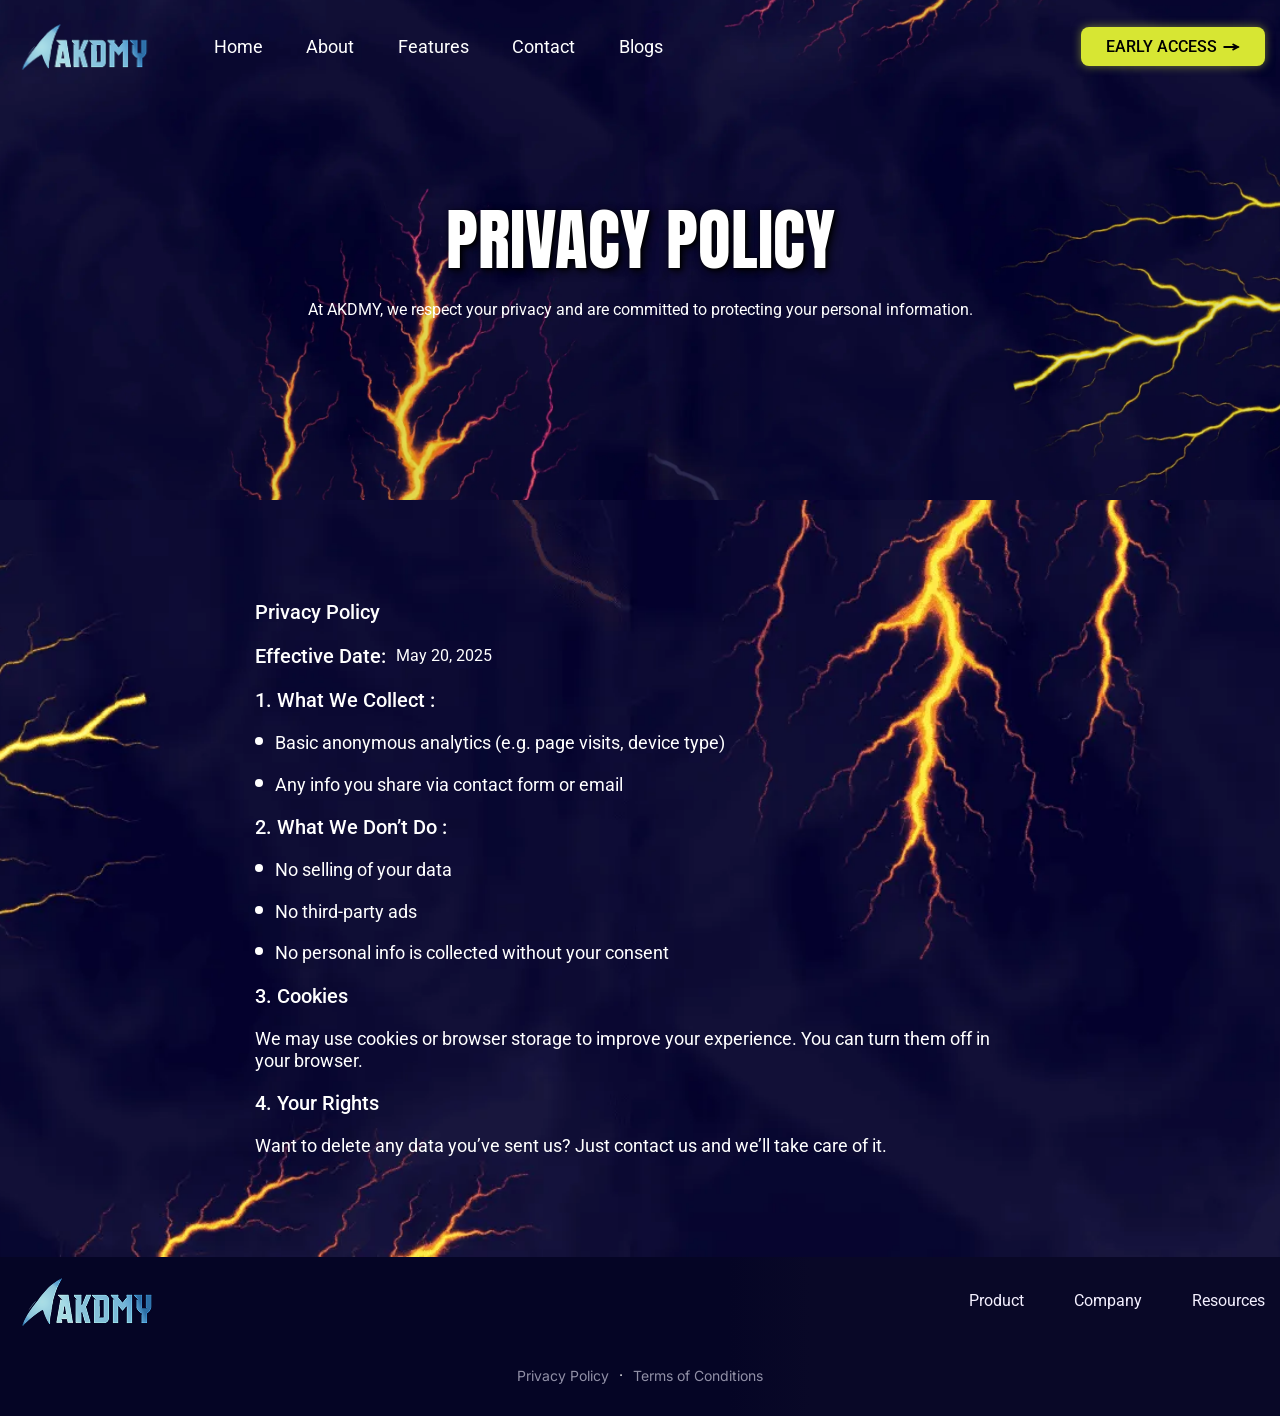
==== commit ec4c11a6: "updates" ====
--- a/privacy.html
+++ b/privacy.html
@@ -4,7 +4,7 @@
 <head>
 	<meta charset="UTF-8">
 	<meta name="viewport" content="width=device-width, initial-scale=1.0">
-	<meta name="description" content="Project">
+	<meta name="description" content="AKDMY">
 	<link rel="stylesheet" href="css/style.css">
 	<link rel="shortcut icon" href="img/favicon.ico" type="image/x-icon">
 	<title>AKDMY</title>
@@ -14,18 +14,18 @@
 	<div class="wrapper">
 		<header class="header">
 			<div class="header__container">
-				<a href="home.html">
+				<a href="index.html">
 					<img class="header__logo" src="img/logo.png" alt="logo">
 
 				</a>
 				<div class="header__menu menu">
 					<nav class="menu__body">
 						<ul class="menu__list">
-							<li class="menu__item"><a class="menu__link" href="home.html">Home</a>
+							<li class="menu__item"><a class="menu__link" href="index.html">Home</a>
 							</li>
-							<li class="menu__item"><a class="menu__link" href="home.html#about">About</a>
+							<li class="menu__item"><a class="menu__link" href="index.html#about">About</a>
 							</li>
-							<li class="menu__item"><a class="menu__link" href="home.html#features">Features</a>
+							<li class="menu__item"><a class="menu__link" href="index.html#features">Features</a>
 							</li>
 							<li class="menu__item"><a class="menu__link" href="#">Contact</a>
 							</li>
@@ -84,7 +84,7 @@
 								</ul>
 							</div>
 							<div class="privacy-data__item item-privacy">
-								<h3 class="item-privacy__title subtitle">What We Don’t Do :
+								<h3 class="item-privacy__title subtitle">2. What We Don’t Do :
 								</h3>
 
 								<ul class="item-privacy__list">
--- a/css/style.css
+++ b/css/style.css
@@ -273,6 +273,9 @@
 }
 .header__button {
   text-align: center;
+  width: -webkit-fit-content;
+  width: -moz-fit-content;
+  width: fit-content;
   display: -webkit-box;
   display: -ms-flexbox;
   display: flex;
@@ -297,6 +300,20 @@
           flex: 1;
 }
 
+@media (max-width: 30em) {
+  .menu__body {
+    display: -webkit-box;
+    display: -ms-flexbox;
+    display: flex;
+    -webkit-box-orient: vertical;
+    -webkit-box-direction: normal;
+        -ms-flex-direction: column;
+            flex-direction: column;
+    -webkit-box-align: center;
+        -ms-flex-align: center;
+            align-items: center;
+  }
+}
 @media (max-width: 50em) {
   .menu__body {
     position: fixed;
@@ -716,75 +733,71 @@
     font-size: 3rem;
   }
 }
-.hero__title span {
+@media (min-width: 89.375em) {
+  .hero__title:not(:last-child) {
+    margin-bottom: 1.875rem;
+  }
+}
+@media (min-width: 20em) and (max-width: 89.375em) {
+  @supports (margin-bottom: clamp( 0.9375rem , 0.6672297297rem  +  1.3513513514vw , 1.875rem )) {
+    .hero__title:not(:last-child) {
+      margin-bottom: clamp( 0.9375rem , 0.6672297297rem  +  1.3513513514vw , 1.875rem );
+    }
+  }
+  @supports not (margin-bottom: clamp( 0.9375rem , 0.6672297297rem  +  1.3513513514vw , 1.875rem )) {
+    .hero__title:not(:last-child) {
+      margin-bottom: calc(0.9375rem + 0.9375 * (100vw - 20rem) / 69.375);
+    }
+  }
+}
+@media (max-width: 20em) {
+  .hero__title:not(:last-child) {
+    margin-bottom: 0.9375rem;
+  }
+}
+.hero__text {
+  max-width: 25rem;
+  color: rgba(255, 255, 255, 0.85);
+  font-family: "Inter";
+  line-height: 22px;
+  text-shadow: 1px 1px 2px rgb(0, 0, 0), 2px 2px 6px rgba(0, 0, 0, 0.8), 3px 3px 10px rgba(0, 0, 0, 0.6);
+}
+@media (min-width: 89.375em) {
+  .hero__text:not(:last-child) {
+    margin-bottom: 2.5rem;
+  }
+}
+@media (min-width: 20em) and (max-width: 89.375em) {
+  @supports (margin-bottom: clamp( 1.25rem , 0.8896396396rem  +  1.8018018018vw , 2.5rem )) {
+    .hero__text:not(:last-child) {
+      margin-bottom: clamp( 1.25rem , 0.8896396396rem  +  1.8018018018vw , 2.5rem );
+    }
+  }
+  @supports not (margin-bottom: clamp( 1.25rem , 0.8896396396rem  +  1.8018018018vw , 2.5rem )) {
+    .hero__text:not(:last-child) {
+      margin-bottom: calc(1.25rem + 1.25 * (100vw - 20rem) / 69.375);
+    }
+  }
+}
+@media (max-width: 20em) {
+  .hero__text:not(:last-child) {
+    margin-bottom: 1.25rem;
+  }
+}
+.hero__button {
+  width: -webkit-fit-content;
+  width: -moz-fit-content;
+  width: fit-content;
+  font-size: 24px;
+}
+
+.highlighted {
   background: -webkit-gradient(linear, right top, left top, from(#bef4f9), color-stop(6%, #9bdbf0), color-stop(76.5%, #68b6e4), color-stop(97.5%, #327bb5));
   background: linear-gradient(270deg, #bef4f9 0%, #9bdbf0 6%, #68b6e4 76.5%, #327bb5 97.5%);
   background-clip: text;
   -webkit-background-clip: text;
   -webkit-text-fill-color: transparent;
   text-shadow: none;
-}
-@media (min-width: 89.375em) {
-  .hero__title:not(:last-child) {
-    margin-bottom: 1.875rem;
-  }
-}
-@media (min-width: 20em) and (max-width: 89.375em) {
-  @supports (margin-bottom: clamp( 0.9375rem , 0.6672297297rem  +  1.3513513514vw , 1.875rem )) {
-    .hero__title:not(:last-child) {
-      margin-bottom: clamp( 0.9375rem , 0.6672297297rem  +  1.3513513514vw , 1.875rem );
-    }
-  }
-  @supports not (margin-bottom: clamp( 0.9375rem , 0.6672297297rem  +  1.3513513514vw , 1.875rem )) {
-    .hero__title:not(:last-child) {
-      margin-bottom: calc(0.9375rem + 0.9375 * (100vw - 20rem) / 69.375);
-    }
-  }
-}
-@media (max-width: 20em) {
-  .hero__title:not(:last-child) {
-    margin-bottom: 0.9375rem;
-  }
-}
-.hero__text {
-  max-width: 25rem;
-  color: rgba(255, 255, 255, 0.85);
-  font-family: "Inter";
-  line-height: 22px;
-  text-shadow: 1px 1px 2px rgb(0, 0, 0), 2px 2px 6px rgba(0, 0, 0, 0.8), 3px 3px 10px rgba(0, 0, 0, 0.6);
-}
-@media (min-width: 89.375em) {
-  .hero__text:not(:last-child) {
-    margin-bottom: 2.5rem;
-  }
-}
-@media (min-width: 20em) and (max-width: 89.375em) {
-  @supports (margin-bottom: clamp( 1.25rem , 0.8896396396rem  +  1.8018018018vw , 2.5rem )) {
-    .hero__text:not(:last-child) {
-      margin-bottom: clamp( 1.25rem , 0.8896396396rem  +  1.8018018018vw , 2.5rem );
-    }
-  }
-  @supports not (margin-bottom: clamp( 1.25rem , 0.8896396396rem  +  1.8018018018vw , 2.5rem )) {
-    .hero__text:not(:last-child) {
-      margin-bottom: calc(1.25rem + 1.25 * (100vw - 20rem) / 69.375);
-    }
-  }
-}
-@media (max-width: 20em) {
-  .hero__text:not(:last-child) {
-    margin-bottom: 1.25rem;
-  }
-}
-.hero__button {
-  width: -webkit-fit-content;
-  width: -moz-fit-content;
-  width: fit-content;
-  font-size: 24px;
-}
-@media (max-width: 30em) {
-  .hero__button {
-    width: 100%;
-  }
 }
 
 .about {
@@ -857,11 +870,6 @@
   width: -webkit-fit-content;
   width: -moz-fit-content;
   width: fit-content;
-}
-@media (max-width: 30em) {
-  .about__button {
-    width: 100%;
-  }
 }
 
 .item-counter {
